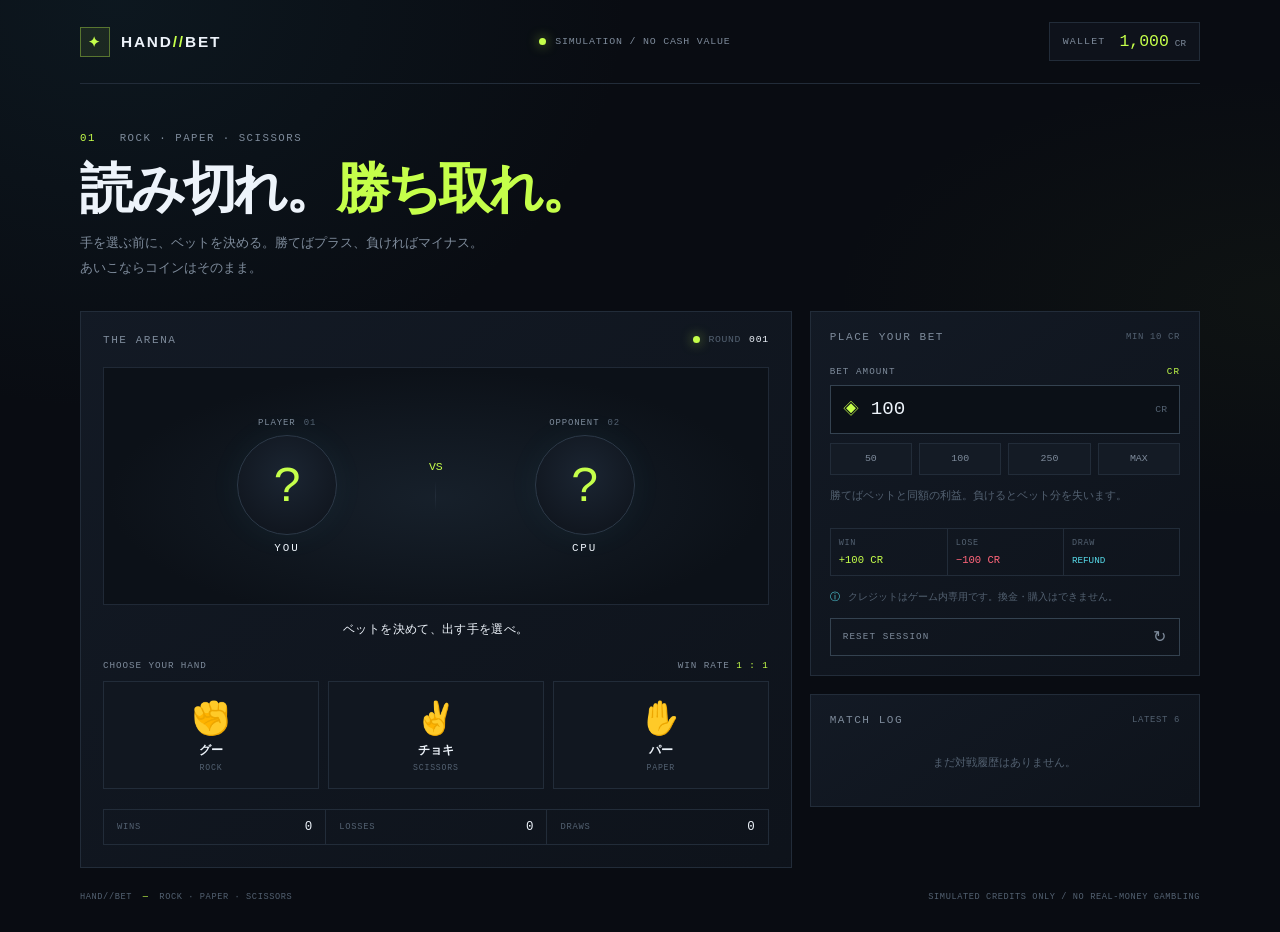
==== janken.html @ ea9aafbf "Add files via upload" ====
<!doctype html>
<html lang="ja">
<head>
  <meta charset="utf-8">
  <meta name="viewport" content="width=device-width, initial-scale=1">
  <meta name="theme-color" content="#090c12">
  <meta name="description" content="ゲーム内クレジットをベットしてCPUと勝負する、クールなじゃんけんアリーナ。">
  <title>HAND//BET — じゃんけんアリーナ</title>
  <link rel="stylesheet" href="janken.css">
</head>
<body>
  <div class="app-shell">
    <header class="topbar">
      <a class="wordmark" href="janken.html" aria-label="HAND BET ホーム">
        <span class="wordmark-icon" aria-hidden="true">✦</span>
        <span>HAND<span class="wordmark-slash">//</span>BET</span>
      </a>
      <span class="simulation-tag"><span class="live-dot" aria-hidden="true"></span>SIMULATION / NO CASH VALUE</span>
      <div class="wallet" aria-label="現在の所持クレジット">
        <span class="wallet-label">WALLET</span>
        <strong><span id="balance">1,000</span><small>CR</small></strong>
      </div>
    </header>

    <main>
      <section class="intro">
        <p class="eyebrow"><span>01</span> &nbsp; ROCK · PAPER · SCISSORS</p>
        <h1>読み切れ。<span>勝ち取れ。</span></h1>
        <p class="intro-copy">手を選ぶ前に、ベットを決める。勝てばプラス、負ければマイナス。<br class="desktop-break">あいこならコインはそのまま。</p>
      </section>

      <div class="game-grid">
        <section class="match-panel panel" aria-labelledby="match-title">
          <div class="panel-topline">
            <h2 id="match-title">THE ARENA</h2>
            <span class="round-tag"><span class="live-dot" aria-hidden="true"></span>ROUND <strong id="round-number">001</strong></span>
          </div>

          <div class="duel-stage">
            <div class="fighter">
              <span class="fighter-side">PLAYER <span class="side-mark">01</span></span>
              <span class="fighter-hand" id="player-hand" aria-hidden="true">?</span>
              <span class="fighter-name">YOU</span>
            </div>
            <div class="versus"><span>VS</span><i></i></div>
            <div class="fighter">
              <span class="fighter-side">OPPONENT <span class="side-mark">02</span></span>
              <span class="fighter-hand" id="cpu-hand" aria-hidden="true">?</span>
              <span class="fighter-name">CPU</span>
            </div>
          </div>

          <p class="game-message" id="game-message" role="status" aria-live="polite">ベットを決めて、出す手を選べ。</p>

          <div class="choice-heading">
            <span>CHOOSE YOUR HAND</span>
            <span>WIN RATE <b>1 : 1</b></span>
          </div>
          <div class="hand-picker" role="group" aria-label="出す手を選ぶ">
            <button class="hand-button" type="button" data-hand="グー">
              <span class="hand-icon" aria-hidden="true">✊</span><span class="hand-name">グー</span><span class="hand-code">ROCK</span>
            </button>
            <button class="hand-button" type="button" data-hand="チョキ">
              <span class="hand-icon" aria-hidden="true">✌️</span><span class="hand-name">チョキ</span><span class="hand-code">SCISSORS</span>
            </button>
            <button class="hand-button" type="button" data-hand="パー">
              <span class="hand-icon" aria-hidden="true">✋</span><span class="hand-name">パー</span><span class="hand-code">PAPER</span>
            </button>
          </div>

          <div class="session-stats" aria-label="今回の成績">
            <div><span>WINS</span><strong id="wins">0</strong></div>
            <div><span>LOSSES</span><strong id="losses">0</strong></div>
            <div><span>DRAWS</span><strong id="draws">0</strong></div>
          </div>
        </section>

        <aside class="side-column">
          <section class="bet-panel panel" aria-labelledby="bet-title">
            <div class="panel-topline">
              <h2 id="bet-title">PLACE YOUR BET</h2>
              <span class="min-bet">MIN 10 CR</span>
            </div>
            <label class="bet-label" for="bet-input">BET AMOUNT <span>CR</span></label>
            <div class="bet-input-wrap">
              <span aria-hidden="true">◈</span>
              <input id="bet-input" type="number" min="10" step="10" value="100" inputmode="numeric" aria-describedby="bet-help">
              <span class="input-unit">CR</span>
            </div>
            <div class="quick-bets" role="group" aria-label="ベット額をすばやく選択">
              <button type="button" data-bet="50">50</button>
              <button type="button" data-bet="100">100</button>
              <button type="button" data-bet="250">250</button>
              <button type="button" data-bet="max">MAX</button>
            </div>
            <p class="bet-help" id="bet-help" role="status" aria-live="polite">勝てばベットと同額の利益。負けるとベット分を失います。</p>

            <div class="payout-preview" aria-label="ベット結果の見込み">
              <div><span>WIN</span><strong id="win-return">+100 CR</strong></div>
              <div><span>LOSE</span><strong id="lose-return">−100 CR</strong></div>
              <div><span>DRAW</span><strong>REFUND</strong></div>
            </div>

            <div class="wallet-note"><span aria-hidden="true">ⓘ</span> クレジットはゲーム内専用です。換金・購入はできません。</div>
            <button class="reset-button" id="reset-button" type="button">RESET SESSION <span aria-hidden="true">↻</span></button>
          </section>

          <section class="history-panel panel" aria-labelledby="history-title">
            <div class="panel-topline">
              <h2 id="history-title">MATCH LOG</h2>
              <span class="log-limit">LATEST 6</span>
            </div>
            <ol class="history-list" id="history-list" aria-live="polite">
              <li class="history-empty">まだ対戦履歴はありません。</li>
            </ol>
          </section>
        </aside>
      </div>
    </main>

    <footer class="app-footer">
      <span>HAND//BET <span class="footer-divider">—</span> ROCK · PAPER · SCISSORS</span>
      <span>SIMULATED CREDITS ONLY / NO REAL-MONEY GAMBLING</span>
    </footer>
  </div>

  <script>
    const hands = [
      { name: "グー", icon: "✊" },
      { name: "チョキ", icon: "✌️" },
      { name: "パー", icon: "✋" }
    ];
    const startingBalance = 1000;
    let balance = startingBalance;
    let round = 0;
    const records = { win: 0, lose: 0, draw: 0 };
    const balanceDisplay = document.getElementById("balance");
    const betInput = document.getElementById("bet-input");
    const betHelp = document.getElementById("bet-help");
    const historyList = document.getElementById("history-list");
    const gameMessage = document.getElementById("game-message");

    function formatCredits(amount) {
      return new Intl.NumberFormat("ja-JP").format(amount);
    }

    function updateBetPreview() {
      const amount = Number(betInput.value);
      const valid = Number.isInteger(amount) && amount >= 10 && amount % 10 === 0 && amount <= balance;
      document.getElementById("win-return").textContent = valid ? `+${formatCredits(amount)} CR` : "—";
      document.getElementById("lose-return").textContent = valid ? `−${formatCredits(amount)} CR` : "—";

      if (balance < 10) {
        betHelp.textContent = "残高が足りません。セッションをリセットしてください。";
        betHelp.classList.add("error");
      } else if (!valid) {
        betHelp.textContent = `10 CR単位で入力してください（最大 ${formatCredits(balance)} CR）。`;
        betHelp.classList.add("error");
      } else {
        betHelp.textContent = "勝てばベットと同額の利益。負けるとベット分を失います。";
        betHelp.classList.remove("error");
      }

      betInput.max = String(balance);
      betInput.disabled = balance < 10;
      document.querySelectorAll(".hand-button, .quick-bets button").forEach((button) => {
        button.disabled = balance < 10;
      });
    }

    function play(playerName) {
      const wager = Number(betInput.value);
      if (!Number.isInteger(wager) || wager < 10 || wager % 10 !== 0 || wager > balance) {
        updateBetPreview();
        betInput.focus();
        return;
      }

      const cpuChoice = hands[Math.floor(Math.random() * hands.length)];
      const playerChoice = hands.find((hand) => hand.name === playerName);
      const playerIndex = hands.indexOf(playerChoice);
      const cpuIndex = hands.indexOf(cpuChoice);
      const difference = (playerIndex - cpuIndex + hands.length) % hands.length;
      const outcome = difference === 0 ? "draw" : difference === 2 ? "win" : "lose";
      const netChange = outcome === "win" ? wager : outcome === "lose" ? -wager : 0;
      balance += netChange;
      round += 1;
      records[outcome] += 1;

      document.getElementById("player-hand").textContent = playerChoice.icon;
      document.getElementById("cpu-hand").textContent = cpuChoice.icon;
      document.getElementById("round-number").textContent = String(round).padStart(3, "0");
      balanceDisplay.textContent = formatCredits(balance);
      document.getElementById("wins").textContent = String(records.win);
      document.getElementById("losses").textContent = String(records.lose);
      document.getElementById("draws").textContent = String(records.draw);

      const status = document.querySelector(".round-tag");
      status.classList.remove("win", "lose", "draw");
      status.classList.add(outcome);
      status.querySelector("strong").textContent = String(round).padStart(3, "0");
      if (outcome === "win") {
        gameMessage.textContent = `WIN — +${formatCredits(wager)} CR`;
      } else if (outcome === "lose") {
        gameMessage.textContent = `LOSE — −${formatCredits(wager)} CR`;
      } else {
        gameMessage.textContent = "DRAW — BET REFUNDED";
      }
      gameMessage.className = `game-message ${outcome}`;
      addHistory(playerChoice, cpuChoice, outcome, wager, round);
      updateBetPreview();
    }

    function addHistory(playerChoice, cpuChoice, outcome, wager, roundNumber) {
      const emptyMessage = historyList.querySelector(".history-empty");
      if (emptyMessage) emptyMessage.remove();

      const item = document.createElement("li");
      item.className = `history-item ${outcome}`;
      const topLine = document.createElement("div");
      topLine.className = "history-topline";
      const roundLabel = document.createElement("span");
      roundLabel.textContent = `#${String(roundNumber).padStart(3, "0")} · ${outcome.toUpperCase()}`;
      const amount = document.createElement("strong");
      amount.textContent = outcome === "win" ? `+${formatCredits(wager)}` : outcome === "lose" ? `−${formatCredits(wager)}` : "REFUND";
      topLine.append(roundLabel, amount);

      const detail = document.createElement("span");
      detail.className = "history-detail";
      detail.textContent = `YOU ${playerChoice.name} ${playerChoice.icon}  /  CPU ${cpuChoice.name} ${cpuChoice.icon}`;
      item.append(topLine, detail);
      historyList.prepend(item);

      while (historyList.children.length > 6) {
        historyList.lastElementChild.remove();
      }
    }

    betInput.addEventListener("input", updateBetPreview);
    document.querySelectorAll(".hand-button").forEach((button) => {
      button.addEventListener("click", () => play(button.dataset.hand));
    });
    document.querySelectorAll(".quick-bets button").forEach((button) => {
      button.addEventListener("click", () => {
        const requested = button.dataset.bet === "max" ? balance : Number(button.dataset.bet);
        const affordable = Math.min(requested, balance);
        betInput.value = String(Math.floor(affordable / 10) * 10);
        updateBetPreview();
      });
    });

    document.getElementById("reset-button").addEventListener("click", () => {
      balance = startingBalance;
      round = 0;
      records.win = 0;
      records.lose = 0;
      records.draw = 0;
      balanceDisplay.textContent = formatCredits(balance);
      betInput.value = "100";
      document.getElementById("round-number").textContent = "001";
      document.getElementById("player-hand").textContent = "?";
      document.getElementById("cpu-hand").textContent = "?";
      document.getElementById("wins").textContent = "0";
      document.getElementById("losses").textContent = "0";
      document.getElementById("draws").textContent = "0";
      gameMessage.textContent = "ベットを決めて、出す手を選べ。";
      gameMessage.className = "game-message";
      document.querySelector(".round-tag").classList.remove("win", "lose", "draw");
      historyList.replaceChildren();
      const emptyMessage = document.createElement("li");
      emptyMessage.className = "history-empty";
      emptyMessage.textContent = "まだ対戦履歴はありません。";
      historyList.append(emptyMessage);
      updateBetPreview();
    });

    updateBetPreview();
  </script>
</body>
</html>
---- janken.css ----
:root {
  color-scheme: dark;
  --bg: #090c12;
  --surface: #10151e;
  --surface-raised: #151c27;
  --line: #222c39;
  --text: #edf3fa;
  --muted: #7e8b9b;
  --dim: #536171;
  --acid: #c5ff4a;
  --cyan: #56d9e8;
  --red: #ff657a;
  --mono: "SFMono-Regular", Consolas, "Liberation Mono", monospace;
  --sans: "Segoe UI", "Yu Gothic", "Hiragino Kaku Gothic ProN", sans-serif;
}

* { box-sizing: border-box; }

body {
  margin: 0;
  background:
    radial-gradient(ellipse at 9% 0%, rgb(28 69 84 / 20%), transparent 32rem),
    radial-gradient(ellipse at 100% 32%, rgb(77 96 24 / 8%), transparent 28rem),
    var(--bg);
  color: var(--text);
  font-family: var(--sans);
  -webkit-font-smoothing: antialiased;
}

button, input { font: inherit; }
button:focus-visible, input:focus-visible, a:focus-visible { outline: 2px solid var(--acid); outline-offset: 3px; }

.app-shell { width: min(1120px, calc(100% - 64px)); margin: 0 auto; }
.topbar { display: flex; min-height: 84px; align-items: center; justify-content: space-between; gap: 20px; border-bottom: 1px solid var(--line); }
.wordmark { display: inline-flex; align-items: center; gap: 11px; color: var(--text); font-size: .96rem; font-weight: 800; letter-spacing: .12em; text-decoration: none; }
.wordmark-icon { display: grid; width: 30px; height: 30px; place-items: center; border: 1px solid rgb(197 255 74 / 36%); background: rgb(197 255 74 / 8%); color: var(--acid); font-size: .85rem; }
.wordmark-slash { color: var(--acid); }
.simulation-tag, .wallet-label, .eyebrow, .panel-topline h2, .round-tag, .fighter-side, .fighter-name, .choice-heading, .hand-code, .session-stats span, .bet-label, .input-unit, .quick-bets button, .min-bet, .log-limit, .history-topline, .reset-button, .app-footer { font-family: var(--mono); }
.simulation-tag { display: inline-flex; align-items: center; gap: 9px; color: var(--muted); font-size: .62rem; letter-spacing: .08em; }
.live-dot { width: 7px; height: 7px; border-radius: 50%; background: var(--acid); box-shadow: 0 0 12px rgb(197 255 74 / 62%); }
.wallet { display: flex; align-items: center; gap: 14px; padding: 9px 13px; border: 1px solid var(--line); background: rgb(16 21 30 / 75%); }
.wallet-label { color: var(--muted); font-size: .62rem; letter-spacing: .12em; }
.wallet strong { color: var(--acid); font-family: var(--mono); font-size: 1.03rem; font-weight: 500; }
.wallet small { margin-left: 6px; color: var(--muted); font-size: .58rem; }

.intro { padding: 48px 0 30px; }
.eyebrow { margin: 0 0 14px; color: var(--muted); font-size: .67rem; letter-spacing: .14em; }
.eyebrow span { color: var(--acid); }
.intro h1 { margin: 0; font-size: clamp(2.1rem, 5vw, 3.35rem); font-weight: 800; letter-spacing: -.06em; line-height: 1.12; }
.intro h1 span { color: var(--acid); }
.intro-copy { margin: 13px 0 0; color: var(--muted); font-size: .82rem; line-height: 1.9; }

.game-grid { display: grid; grid-template-columns: minmax(0, 1.55fr) minmax(300px, .85fr); align-items: start; gap: 18px; }
.panel { border: 1px solid var(--line); background: linear-gradient(145deg, rgb(19 26 37 / 98%), rgb(14 19 27 / 98%)); }
.match-panel { padding: 22px; }
.panel-topline { display: flex; align-items: center; justify-content: space-between; gap: 14px; }
.panel-topline h2 { margin: 0; color: var(--muted); font-size: .69rem; font-weight: 500; letter-spacing: .14em; }
.round-tag { display: inline-flex; align-items: center; gap: 8px; color: var(--dim); font-size: .61rem; letter-spacing: .07em; }
.round-tag strong { color: var(--text); font-weight: 500; }
.round-tag.win strong { color: var(--acid); }
.round-tag.lose strong { color: var(--red); }
.round-tag.draw strong { color: var(--cyan); }
.duel-stage { display: grid; min-height: 238px; grid-template-columns: 1fr auto 1fr; align-items: center; gap: 12px; margin-top: 21px; padding: 24px 8%; border: 1px solid #202936; background: radial-gradient(ellipse at 50% 55%, rgb(41 58 75 / 36%), transparent 70%), #0c1118; }
.fighter { display: grid; justify-items: center; gap: 7px; }
.fighter-side { display: flex; align-items: center; gap: 8px; color: var(--muted); font-size: .56rem; letter-spacing: .1em; }
.side-mark { color: var(--dim); }
.fighter-hand { display: grid; width: 100px; height: 100px; place-items: center; border: 1px solid #2c3948; border-radius: 50%; background: radial-gradient(circle at 50% 40%, #1b2532, #111720 72%); color: var(--acid); font-size: 3rem; box-shadow: 0 0 34px rgb(86 217 232 / 5%); }
.fighter-name { color: var(--text); font-size: .68rem; letter-spacing: .18em; }
.versus { display: grid; justify-items: center; gap: 8px; color: var(--acid); font-family: var(--mono); font-size: .72rem; }
.versus i { width: 1px; height: 30px; background: linear-gradient(transparent, var(--line), transparent); }
.game-message { min-height: 1.6em; margin: 16px 0 20px; color: var(--text); font-family: var(--mono); font-size: .76rem; letter-spacing: .03em; text-align: center; }
.game-message.win { color: var(--acid); }
.game-message.lose { color: var(--red); }
.game-message.draw { color: var(--cyan); }
.choice-heading { display: flex; justify-content: space-between; gap: 12px; margin-bottom: 10px; color: var(--muted); font-size: .58rem; letter-spacing: .1em; }
.choice-heading b { color: var(--acid); font-weight: 400; }
.hand-picker { display: grid; grid-template-columns: repeat(3, minmax(0, 1fr)); gap: 9px; }
.hand-button { display: grid; min-height: 108px; justify-items: center; align-content: center; gap: 4px; border: 1px solid var(--line); background: #111720; color: var(--text); cursor: pointer; transition: border-color .16s ease, background .16s ease, transform .16s ease; }
.hand-button:hover:not(:disabled) { transform: translateY(-2px); border-color: var(--acid); background: #171f28; }
.hand-button:disabled { cursor: not-allowed; opacity: .4; }
.hand-icon { font-size: 2rem; line-height: 1.2; }
.hand-name { font-size: .78rem; font-weight: 700; }
.hand-code { color: var(--dim); font-size: .51rem; letter-spacing: .1em; }
.session-stats { display: grid; grid-template-columns: repeat(3, 1fr); margin-top: 20px; border: 1px solid var(--line); }
.session-stats div { display: flex; align-items: center; justify-content: space-between; gap: 8px; padding: 10px 13px; }
.session-stats div + div { border-left: 1px solid var(--line); }
.session-stats span { color: var(--dim); font-size: .55rem; letter-spacing: .08em; }
.session-stats strong { color: var(--text); font-family: var(--mono); font-size: .78rem; font-weight: 400; }

.side-column { display: grid; gap: 18px; }
.bet-panel, .history-panel { padding: 19px; }
.min-bet, .log-limit { color: var(--dim); font-size: .56rem; letter-spacing: .07em; }
.bet-label { display: flex; justify-content: space-between; margin: 23px 0 8px; color: var(--muted); font-size: .58rem; letter-spacing: .11em; }
.bet-label span { color: var(--acid); }
.bet-input-wrap { display: flex; height: 49px; align-items: center; gap: 10px; padding: 0 12px; border: 1px solid #344250; background: #0b1017; color: var(--acid); }
.bet-input-wrap:focus-within { border-color: var(--acid); box-shadow: 0 0 0 1px rgb(197 255 74 / 14%); }
.bet-input-wrap input { width: 100%; min-width: 0; border: 0; outline: 0; background: transparent; color: var(--text); font-family: var(--mono); font-size: 1.2rem; }
.bet-input-wrap input::-webkit-inner-spin-button, .bet-input-wrap input::-webkit-outer-spin-button { margin: 0; appearance: none; }
.input-unit { color: var(--dim); font-size: .61rem; }
.quick-bets { display: grid; grid-template-columns: repeat(4, 1fr); gap: 7px; margin-top: 9px; }
.quick-bets button { min-height: 32px; border: 1px solid var(--line); background: #141b25; color: var(--muted); cursor: pointer; font-size: .62rem; transition: color .16s ease, border-color .16s ease; }
.quick-bets button:hover:not(:disabled) { border-color: var(--cyan); color: var(--cyan); }
.quick-bets button:disabled { cursor: not-allowed; opacity: .4; }
.bet-help { min-height: 2.8em; margin: 12px 0; color: var(--dim); font-size: .66rem; line-height: 1.6; }
.bet-help.error { color: var(--red); }
.payout-preview { display: grid; grid-template-columns: repeat(3, 1fr); border: 1px solid var(--line); }
.payout-preview div { display: grid; gap: 6px; padding: 9px 8px; }
.payout-preview div + div { border-left: 1px solid var(--line); }
.payout-preview span { color: var(--dim); font-family: var(--mono); font-size: .53rem; letter-spacing: .08em; }
.payout-preview strong { color: var(--text); font-family: var(--mono); font-size: .66rem; font-weight: 400; white-space: nowrap; }
.payout-preview div:first-child strong { color: var(--acid); }
.payout-preview div:nth-child(2) strong { color: var(--red); }
.payout-preview div:last-child strong { color: var(--cyan); font-size: .58rem; }
.wallet-note { display: flex; gap: 8px; margin: 13px 0; color: var(--dim); font-size: .61rem; line-height: 1.55; }
.wallet-note span { flex: 0 0 auto; color: var(--cyan); }
.reset-button { display: flex; width: 100%; min-height: 38px; align-items: center; justify-content: space-between; padding: 0 12px; border: 1px solid #344250; background: transparent; color: var(--muted); cursor: pointer; font-size: .58rem; letter-spacing: .12em; transition: border-color .16s ease, color .16s ease; }
.reset-button:hover { border-color: var(--red); color: var(--red); }
.reset-button span { font-size: 1rem; }

.history-list { display: grid; gap: 0; max-height: 276px; overflow-y: auto; margin: 13px 0 0; padding: 0; list-style: none; scrollbar-color: var(--line) transparent; scrollbar-width: thin; }
.history-empty { padding: 17px 4px; color: var(--dim); font-size: .68rem; text-align: center; }
.history-item { padding: 10px 2px; border-top: 1px solid #1d2732; }
.history-topline { display: flex; justify-content: space-between; gap: 8px; color: var(--muted); font-size: .56rem; letter-spacing: .04em; }
.history-topline strong { color: var(--text); font-weight: 400; }
.history-item.win .history-topline strong { color: var(--acid); }
.history-item.lose .history-topline strong { color: var(--red); }
.history-item.draw .history-topline strong { color: var(--cyan); }
.history-detail { display: block; margin-top: 5px; color: #aeb8c4; font-size: .62rem; }

.app-footer { display: flex; justify-content: space-between; gap: 16px; padding: 24px 0 30px; color: var(--dim); font-size: .54rem; letter-spacing: .07em; }
.footer-divider { padding: 0 5px; color: var(--acid); }

@media (max-width: 760px) {
  .app-shell { width: min(620px, calc(100% - 36px)); }
  .topbar { min-height: 72px; }
  .simulation-tag { display: none; }
  .intro { padding-top: 36px; }
  .game-grid { grid-template-columns: 1fr; }
  .side-column { grid-template-columns: 1fr 1fr; align-items: start; }
}

@media (max-width: 540px) {
  .app-shell { width: calc(100% - 28px); }
  .topbar { min-height: 66px; gap: 10px; }
  .wordmark { gap: 8px; font-size: .81rem; }
  .wordmark-icon { width: 26px; height: 26px; }
  .wallet { gap: 8px; padding: 7px 9px; }
  .wallet-label { font-size: .53rem; }
  .wallet strong { font-size: .85rem; }
  .intro { padding: 30px 0 22px; }
  .intro h1 { font-size: clamp(2rem, 9vw, 2.8rem); }
  .intro-copy { font-size: .74rem; }
  .desktop-break { display: none; }
  .match-panel { padding: 15px; }
  .duel-stage { min-height: 202px; gap: 6px; padding: 17px 3%; }
  .fighter-hand { width: 76px; height: 76px; font-size: 2.4rem; }
  .fighter-side { gap: 5px; font-size: .49rem; }
  .versus i { height: 24px; }
  .hand-button { min-height: 96px; }
  .side-column { grid-template-columns: 1fr; }
  .app-footer { flex-direction: column; gap: 7px; font-size: .5rem; }
}

@media (max-width: 360px) {
  .simulation-tag { display: none; }
  .wallet { flex-direction: column; align-items: flex-start; gap: 2px; }
  .duel-stage { padding-right: 1%; padding-left: 1%; }
  .fighter-hand { width: 66px; height: 66px; font-size: 2rem; }
  .fighter-side { font-size: .44rem; }
  .side-mark { display: none; }
  .session-stats div { flex-direction: column; align-items: flex-start; gap: 4px; padding: 8px; }
}

@media (prefers-reduced-motion: reduce) {
  *, *::before, *::after { scroll-behavior: auto !important; transition-duration: .01ms !important; }
}
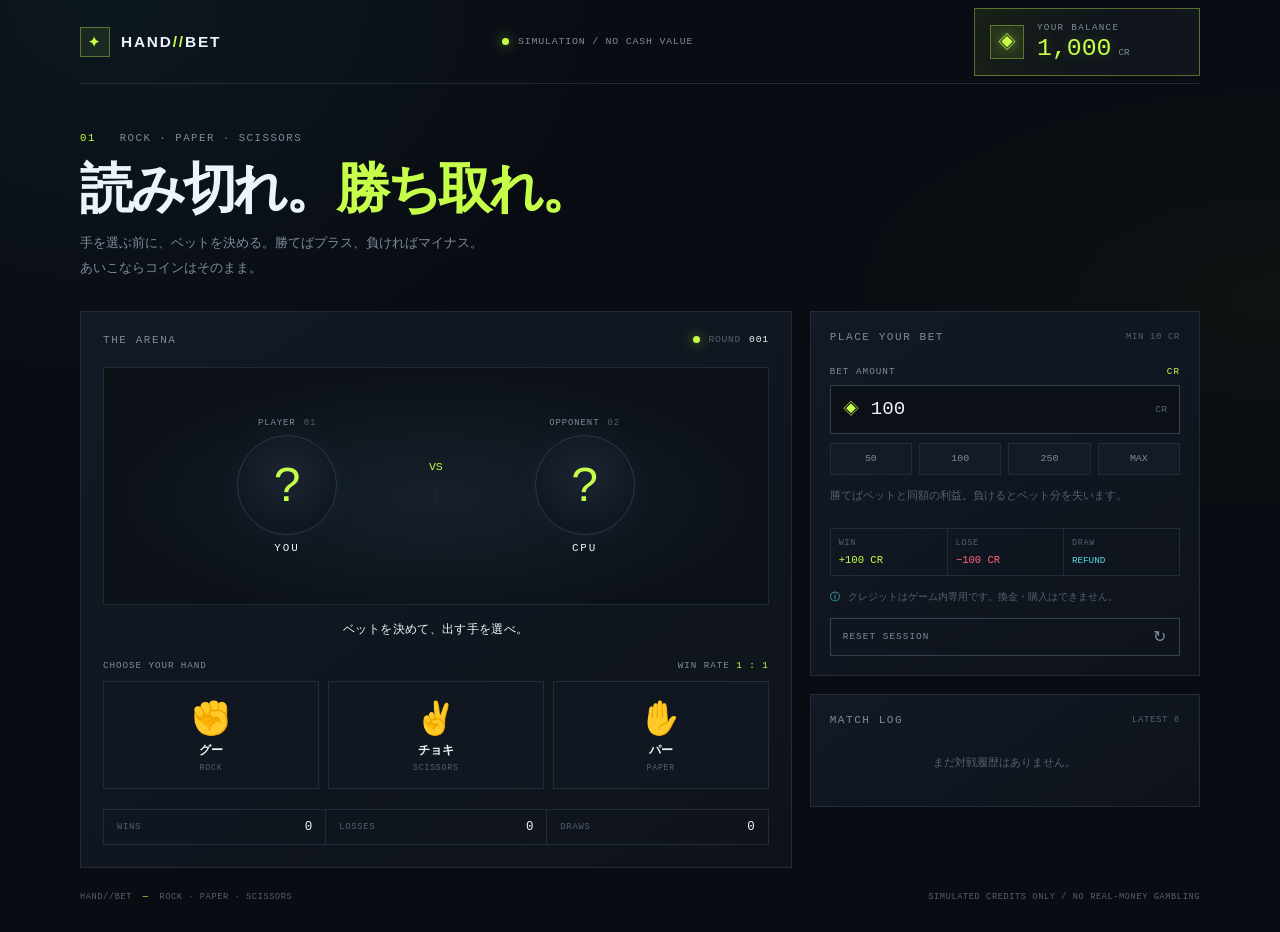
==== commit a5dcde78: "Add files via upload" ====
--- a/janken.html
+++ b/janken.html
@@ -17,8 +17,11 @@
       </a>
       <span class="simulation-tag"><span class="live-dot" aria-hidden="true"></span>SIMULATION / NO CASH VALUE</span>
       <div class="wallet" aria-label="現在の所持クレジット">
-        <span class="wallet-label">WALLET</span>
-        <strong><span id="balance">1,000</span><small>CR</small></strong>
+        <span class="wallet-icon" aria-hidden="true">◈</span>
+        <div class="wallet-copy">
+          <span class="wallet-label">YOUR BALANCE</span>
+          <strong><span id="balance">1,000</span><small>CR</small></strong>
+        </div>
       </div>
     </header>
 
@@ -186,6 +189,17 @@
       balance += netChange;
       round += 1;
       records[outcome] += 1;
+
+      const matchPanel = document.querySelector(".match-panel");
+      const wallet = document.querySelector(".wallet");
+      matchPanel.classList.remove("win", "lose");
+      wallet.classList.remove("wallet-win", "wallet-lose");
+      if (outcome !== "draw") {
+        void matchPanel.offsetWidth;
+        void wallet.offsetWidth;
+        matchPanel.classList.add(outcome);
+        wallet.classList.add(`wallet-${outcome}`);
+      }
 
       document.getElementById("player-hand").textContent = playerChoice.icon;
       document.getElementById("cpu-hand").textContent = cpuChoice.icon;
@@ -265,6 +279,8 @@
       document.getElementById("draws").textContent = "0";
       gameMessage.textContent = "ベットを決めて、出す手を選べ。";
       gameMessage.className = "game-message";
+      document.querySelector(".match-panel").classList.remove("win", "lose");
+      document.querySelector(".wallet").classList.remove("wallet-win", "wallet-lose");
       document.querySelector(".round-tag").classList.remove("win", "lose", "draw");
       historyList.replaceChildren();
       const emptyMessage = document.createElement("li");
--- a/janken.css
+++ b/janken.css
@@ -38,10 +38,12 @@
 .simulation-tag, .wallet-label, .eyebrow, .panel-topline h2, .round-tag, .fighter-side, .fighter-name, .choice-heading, .hand-code, .session-stats span, .bet-label, .input-unit, .quick-bets button, .min-bet, .log-limit, .history-topline, .reset-button, .app-footer { font-family: var(--mono); }
 .simulation-tag { display: inline-flex; align-items: center; gap: 9px; color: var(--muted); font-size: .62rem; letter-spacing: .08em; }
 .live-dot { width: 7px; height: 7px; border-radius: 50%; background: var(--acid); box-shadow: 0 0 12px rgb(197 255 74 / 62%); }
-.wallet { display: flex; align-items: center; gap: 14px; padding: 9px 13px; border: 1px solid var(--line); background: rgb(16 21 30 / 75%); }
-.wallet-label { color: var(--muted); font-size: .62rem; letter-spacing: .12em; }
-.wallet strong { color: var(--acid); font-family: var(--mono); font-size: 1.03rem; font-weight: 500; }
-.wallet small { margin-left: 6px; color: var(--muted); font-size: .58rem; }
+.wallet { display: flex; min-width: 226px; min-height: 68px; align-items: center; gap: 13px; padding: 10px 15px; border: 1px solid rgb(197 255 74 / 38%); background: linear-gradient(115deg, rgb(197 255 74 / 8%), rgb(16 21 30 / 92%) 54%); box-shadow: inset 0 0 24px rgb(197 255 74 / 3%); }
+.wallet-icon { display: grid; width: 34px; height: 34px; flex: 0 0 auto; place-items: center; border: 1px solid rgb(197 255 74 / 34%); background: rgb(197 255 74 / 9%); color: var(--acid); font-size: 1.15rem; text-shadow: 0 0 12px rgb(197 255 74 / 60%); }
+.wallet-copy { display: grid; gap: 3px; }
+.wallet-label { color: var(--muted); font-size: .58rem; letter-spacing: .14em; }
+.wallet strong { color: var(--acid); font-family: var(--mono); font-size: 1.55rem; font-variant-numeric: tabular-nums; font-weight: 500; line-height: 1; text-shadow: 0 0 16px rgb(197 255 74 / 24%); }
+.wallet small { margin-left: 7px; color: var(--muted); font-size: .58rem; }
 
 .intro { padding: 48px 0 30px; }
 .eyebrow { margin: 0 0 14px; color: var(--muted); font-size: .67rem; letter-spacing: .14em; }
@@ -53,6 +55,12 @@
 .game-grid { display: grid; grid-template-columns: minmax(0, 1.55fr) minmax(300px, .85fr); align-items: start; gap: 18px; }
 .panel { border: 1px solid var(--line); background: linear-gradient(145deg, rgb(19 26 37 / 98%), rgb(14 19 27 / 98%)); }
 .match-panel { padding: 22px; }
+.match-panel.win { animation: match-win .9s ease-out; }
+.match-panel.lose { animation: match-lose .48s ease-in-out; }
+.match-panel.win .duel-stage { animation: stage-win .9s ease-out; }
+.match-panel.lose .duel-stage { animation: stage-lose .62s ease-out; }
+.wallet.wallet-win { animation: wallet-gain .82s ease-out; }
+.wallet.wallet-lose { animation: wallet-loss .6s ease-out; }
 .panel-topline { display: flex; align-items: center; justify-content: space-between; gap: 14px; }
 .panel-topline h2 { margin: 0; color: var(--muted); font-size: .69rem; font-weight: 500; letter-spacing: .14em; }
 .round-tag { display: inline-flex; align-items: center; gap: 8px; color: var(--dim); font-size: .61rem; letter-spacing: .07em; }
@@ -144,9 +152,11 @@
   .topbar { min-height: 66px; gap: 10px; }
   .wordmark { gap: 8px; font-size: .81rem; }
   .wordmark-icon { width: 26px; height: 26px; }
-  .wallet { gap: 8px; padding: 7px 9px; }
-  .wallet-label { font-size: .53rem; }
-  .wallet strong { font-size: .85rem; }
+  .wallet { min-width: 172px; min-height: 58px; gap: 9px; padding: 7px 10px; }
+  .wallet-icon { width: 28px; height: 28px; font-size: 1rem; }
+  .wallet-label { font-size: .52rem; }
+  .wallet strong { font-size: 1.2rem; }
+  .wallet small { margin-left: 5px; font-size: .52rem; }
   .intro { padding: 30px 0 22px; }
   .intro h1 { font-size: clamp(2rem, 9vw, 2.8rem); }
   .intro-copy { font-size: .74rem; }
@@ -163,7 +173,11 @@
 
 @media (max-width: 360px) {
   .simulation-tag { display: none; }
-  .wallet { flex-direction: column; align-items: flex-start; gap: 2px; }
+  .wallet { min-width: 0; min-height: 48px; gap: 6px; padding: 5px 7px; }
+  .wallet-icon { width: 22px; height: 22px; font-size: .8rem; }
+  .wallet-label { font-size: .44rem; }
+  .wallet strong { font-size: .98rem; }
+  .wallet small { margin-left: 3px; font-size: .46rem; }
   .duel-stage { padding-right: 1%; padding-left: 1%; }
   .fighter-hand { width: 66px; height: 66px; font-size: 2rem; }
   .fighter-side { font-size: .44rem; }
@@ -173,4 +187,38 @@
 
 @media (prefers-reduced-motion: reduce) {
   *, *::before, *::after { scroll-behavior: auto !important; transition-duration: .01ms !important; }
-}
+  .match-panel.win, .match-panel.lose, .match-panel.win .duel-stage, .match-panel.lose .duel-stage, .wallet.wallet-win, .wallet.wallet-lose { animation: none; }
+}
+
+@keyframes match-win {
+  0%, 100% { border-color: var(--line); box-shadow: none; transform: scale(1); }
+  35% { border-color: var(--acid); box-shadow: 0 0 36px rgb(197 255 74 / 17%); transform: scale(1.006); }
+}
+
+@keyframes match-lose {
+  0%, 100% { border-color: var(--line); transform: translateX(0); }
+  20% { border-color: var(--red); transform: translateX(-5px); }
+  40% { transform: translateX(5px); }
+  60% { transform: translateX(-3px); }
+  80% { transform: translateX(2px); }
+}
+
+@keyframes stage-win {
+  0%, 100% { border-color: #202936; box-shadow: none; }
+  35% { border-color: rgb(197 255 74 / 62%); box-shadow: inset 0 0 50px rgb(197 255 74 / 11%); }
+}
+
+@keyframes stage-lose {
+  0%, 100% { border-color: #202936; box-shadow: none; }
+  35% { border-color: rgb(255 101 122 / 66%); box-shadow: inset 0 0 46px rgb(255 101 122 / 12%); }
+}
+
+@keyframes wallet-gain {
+  0%, 100% { box-shadow: inset 0 0 24px rgb(197 255 74 / 3%); }
+  42% { border-color: var(--acid); box-shadow: 0 0 28px rgb(197 255 74 / 26%), inset 0 0 30px rgb(197 255 74 / 11%); transform: scale(1.035); }
+}
+
+@keyframes wallet-loss {
+  0%, 100% { box-shadow: inset 0 0 24px rgb(197 255 74 / 3%); }
+  35% { border-color: var(--red); box-shadow: 0 0 23px rgb(255 101 122 / 22%), inset 0 0 24px rgb(255 101 122 / 9%); }
+}
